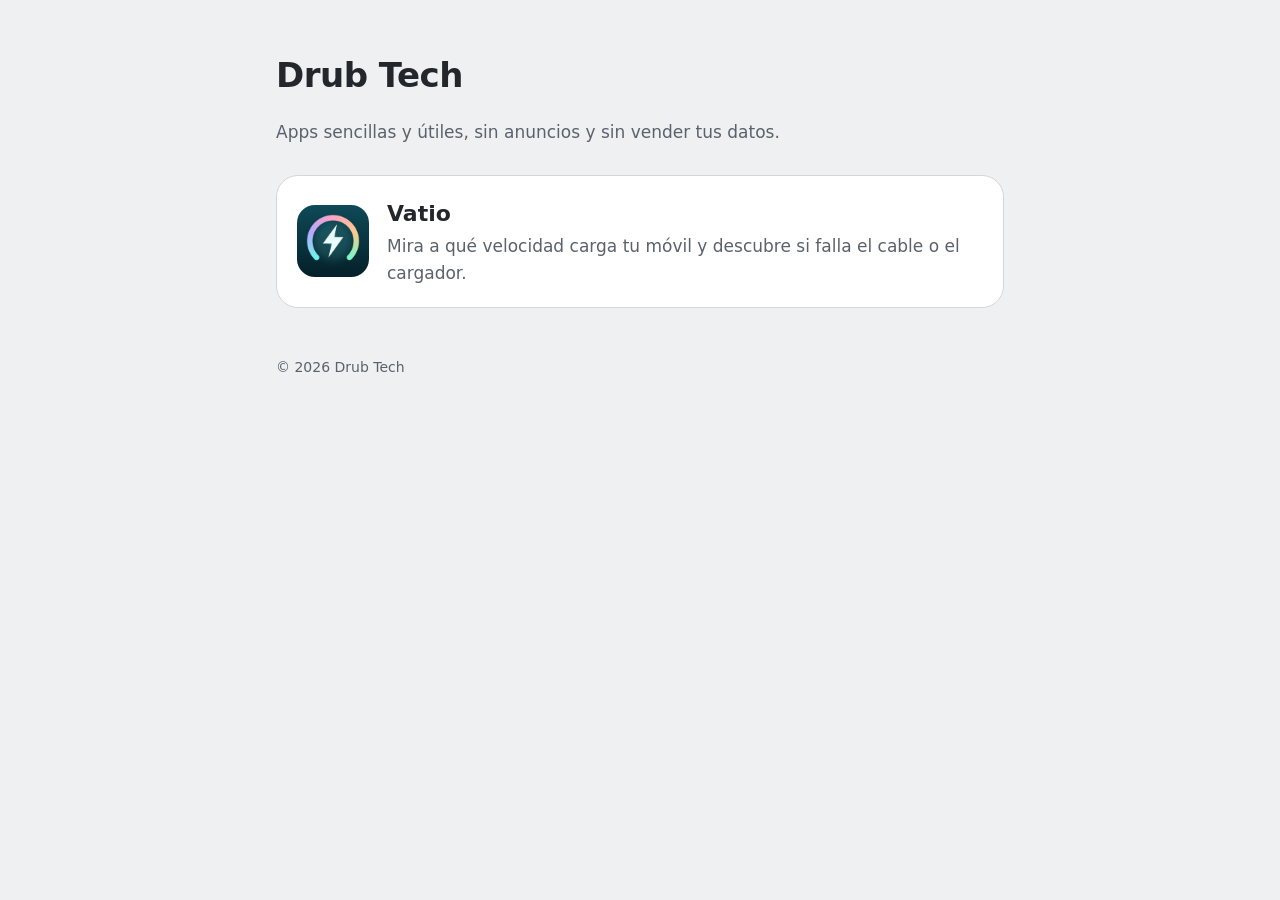
==== index.html @ b63926bc "Web de Drub Tech para GitHub Pages: portada, página de Vatio y política de privacidad La política pa" ====
<!doctype html>
<html lang="es">
<head>
<meta charset="utf-8">
<meta name="viewport" content="width=device-width, initial-scale=1">
<title>Drub Tech</title>
<meta name="description" content="Drub Tech: apps sencillas y útiles. Creadores de Vatio, la app que mide a qué velocidad carga tu móvil.">
<link rel="icon" href="favicon.png">
<style>
  :root { --bg: #eef0f2; --card: #ffffff; --text: #23272c; --muted: #5b626b; --accent: #3f7389; --line: #d3d7dc; }
  @media (prefers-color-scheme: dark) { :root { --bg: #0b1418; --card: #142227; --text: #f1f3f4; --muted: #9da3aa; --accent: #5ee2cd; --line: #243840; } }
  * { box-sizing: border-box; }
  body { margin: 0; background: var(--bg); color: var(--text); font: 17px/1.6 system-ui, -apple-system, "Segoe UI", Roboto, sans-serif; }
  main { max-width: 760px; margin: 0 auto; padding: 48px 16px 64px; }
  h1 { font-size: 34px; margin: 0 0 4px; letter-spacing: -0.5px; }
  .muted { color: var(--muted); }
  a { color: var(--accent); }
  .app { display: flex; gap: 18px; align-items: center; background: var(--card); border: 1px solid var(--line); border-radius: 22px; padding: 20px; margin-top: 28px; text-decoration: none; color: inherit; }
  .app img { width: 72px; height: 72px; border-radius: 18px; flex: none; }
  .app h2 { margin: 0; font-size: 22px; }
  .app p { margin: 2px 0 0; }
  footer { margin-top: 48px; font-size: 14px; }
</style>
</head>
<body>
<main>
  <h1>Drub Tech</h1>
  <p class="muted">Apps sencillas y útiles, sin anuncios y sin vender tus datos.</p>

  <a class="app" href="vatio/">
    <img src="vatio/icono.png" alt="Icono de Vatio">
    <div>
      <h2>Vatio</h2>
      <p class="muted">Mira a qué velocidad carga tu móvil y descubre si falla el cable o el cargador.</p>
    </div>
  </a>

  <footer class="muted">© 2026 Drub Tech</footer>
</main>
</body>
</html>
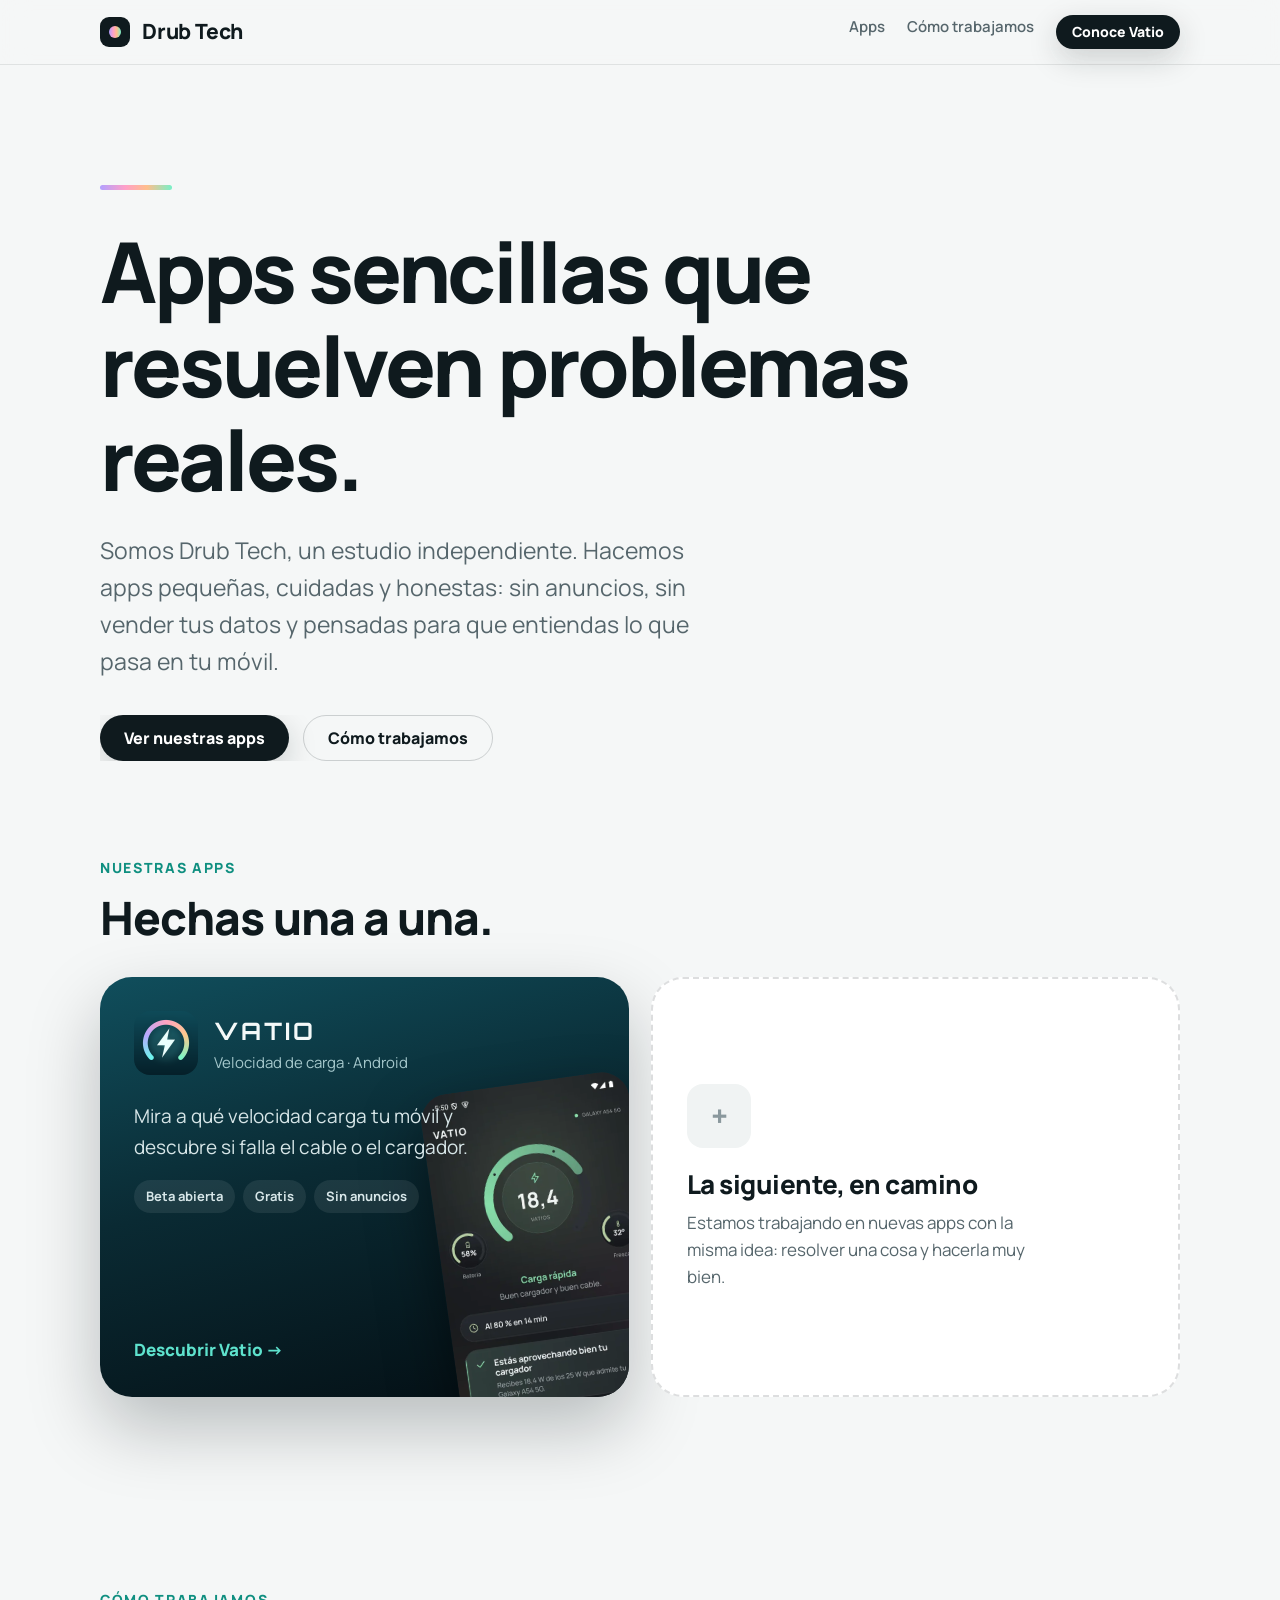
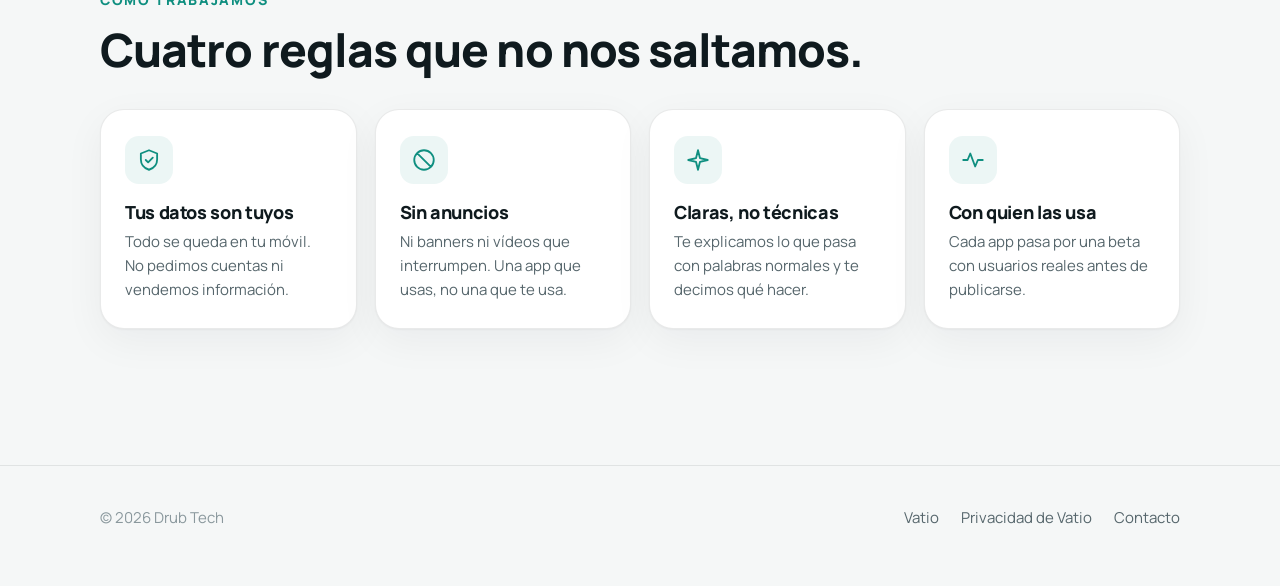
==== commit 5b0cd02a: "Web de Drub Tech rediseñada: portada del estudio y página de Vatio con herramienta de vatios Portada" ====
--- a/index.html
+++ b/index.html
@@ -1,41 +1,116 @@
 <!doctype html>
-<html lang="es">
+<html lang="es" class="no-js">
 <head>
 <meta charset="utf-8">
 <meta name="viewport" content="width=device-width, initial-scale=1">
-<title>Drub Tech</title>
-<meta name="description" content="Drub Tech: apps sencillas y útiles. Creadores de Vatio, la app que mide a qué velocidad carga tu móvil.">
+<title>Drub Tech · Apps sencillas que resuelven problemas reales</title>
+<meta name="description" content="Drub Tech es un estudio independiente que crea apps sencillas y útiles, sin anuncios y sin vender tus datos. Creadores de Vatio.">
+<meta property="og:title" content="Drub Tech">
+<meta property="og:description" content="Apps sencillas que resuelven problemas reales. Sin anuncios y sin vender tus datos.">
+<meta property="og:image" content="https://drubtech.github.io/vatio/img/og.jpg">
+<meta property="og:url" content="https://drubtech.github.io/">
+<meta name="theme-color" content="#f5f7f7">
 <link rel="icon" href="favicon.png">
-<style>
-  :root { --bg: #eef0f2; --card: #ffffff; --text: #23272c; --muted: #5b626b; --accent: #3f7389; --line: #d3d7dc; }
-  @media (prefers-color-scheme: dark) { :root { --bg: #0b1418; --card: #142227; --text: #f1f3f4; --muted: #9da3aa; --accent: #5ee2cd; --line: #243840; } }
-  * { box-sizing: border-box; }
-  body { margin: 0; background: var(--bg); color: var(--text); font: 17px/1.6 system-ui, -apple-system, "Segoe UI", Roboto, sans-serif; }
-  main { max-width: 760px; margin: 0 auto; padding: 48px 16px 64px; }
-  h1 { font-size: 34px; margin: 0 0 4px; letter-spacing: -0.5px; }
-  .muted { color: var(--muted); }
-  a { color: var(--accent); }
-  .app { display: flex; gap: 18px; align-items: center; background: var(--card); border: 1px solid var(--line); border-radius: 22px; padding: 20px; margin-top: 28px; text-decoration: none; color: inherit; }
-  .app img { width: 72px; height: 72px; border-radius: 18px; flex: none; }
-  .app h2 { margin: 0; font-size: 22px; }
-  .app p { margin: 2px 0 0; }
-  footer { margin-top: 48px; font-size: 14px; }
-</style>
+<link rel="apple-touch-icon" href="apple-touch-icon.png">
+<link rel="stylesheet" href="assets/estilo.css">
+<script type="application/ld+json">
+{"@context":"https://schema.org","@type":"Organization","name":"Drub Tech","url":"https://drubtech.github.io/","logo":"https://drubtech.github.io/apple-touch-icon.png"}
+</script>
 </head>
-<body>
+<body class="studio">
+
+<header class="top">
+  <div class="wrap">
+    <a class="brand" href="./"><span class="mark"><i></i></span>Drub Tech</a>
+    <nav>
+      <a href="#apps">Apps</a>
+      <a href="#como">Cómo trabajamos</a>
+      <a class="btn small" href="vatio/">Conoce Vatio</a>
+    </nav>
+  </div>
+</header>
+
 <main>
-  <h1>Drub Tech</h1>
-  <p class="muted">Apps sencillas y útiles, sin anuncios y sin vender tus datos.</p>
+  <section class="studio-hero">
+    <div class="wrap">
+      <span class="rainbow"></span>
+      <h1>Apps sencillas que resuelven problemas reales.</h1>
+      <p class="lead">Somos Drub Tech, un estudio independiente. Hacemos apps pequeñas, cuidadas y honestas: sin anuncios, sin vender tus datos y pensadas para que entiendas lo que pasa en tu móvil.</p>
+      <div class="hero cta" style="display:flex;gap:14px;flex-wrap:wrap;margin-top:36px;padding:0">
+        <a class="btn" href="#apps">Ver nuestras apps</a>
+        <a class="btn ghost" href="#como">Cómo trabajamos</a>
+      </div>
+    </div>
+  </section>
 
-  <a class="app" href="vatio/">
-    <img src="vatio/icono.png" alt="Icono de Vatio">
-    <div>
-      <h2>Vatio</h2>
-      <p class="muted">Mira a qué velocidad carga tu móvil y descubre si falla el cable o el cargador.</p>
+  <section id="apps" style="padding-top:24px">
+    <div class="wrap">
+      <p class="kicker">Nuestras apps</p>
+      <h2 style="margin-bottom:34px">Hechas una a una.</h2>
+      <div class="apps">
+        <a class="app-card reveal" href="vatio/">
+          <div>
+            <div class="head">
+              <img src="vatio/icono.png" alt="">
+              <div><b>VATIO</b><span>Velocidad de carga · Android</span></div>
+            </div>
+            <p>Mira a qué velocidad carga tu móvil y descubre si falla el cable o el cargador.</p>
+            <div class="tags"><span>Beta abierta</span><span>Gratis</span><span>Sin anuncios</span></div>
+          </div>
+          <span class="go">Descubrir Vatio →</span>
+          <img class="shot" src="vatio/img/ahora.webp" alt="" loading="lazy">
+        </a>
+
+        <div class="app-card soon reveal">
+          <div class="q">+</div>
+          <h3>La siguiente, en camino</h3>
+          <p>Estamos trabajando en nuevas apps con la misma idea: resolver una cosa y hacerla muy bien.</p>
+        </div>
+      </div>
     </div>
-  </a>
+  </section>
 
-  <footer class="muted">© 2026 Drub Tech</footer>
+  <section id="como">
+    <div class="wrap">
+      <p class="kicker">Cómo trabajamos</p>
+      <h2 style="margin-bottom:34px">Cuatro reglas que no nos saltamos.</h2>
+      <div class="principles">
+        <div class="card reveal">
+          <div class="ico"><svg viewBox="0 0 24 24" fill="none" stroke="currentColor" stroke-width="1.7" stroke-linecap="round" stroke-linejoin="round"><path d="M12 3 L19.5 6 V11.5 C19.5 16 16.3 19.6 12 21 C7.7 19.6 4.5 16 4.5 11.5 V6 Z M9 12 L11.2 14.2 L15.5 9.8"/></svg></div>
+          <h3>Tus datos son tuyos</h3>
+          <p>Todo se queda en tu móvil. No pedimos cuentas ni vendemos información.</p>
+        </div>
+        <div class="card reveal">
+          <div class="ico"><svg viewBox="0 0 24 24" fill="none" stroke="currentColor" stroke-width="1.7" stroke-linecap="round" stroke-linejoin="round"><path d="M12 3 A9 9 0 1 0 12 21 A9 9 0 1 0 12 3 Z M5.6 5.6 L18.4 18.4"/></svg></div>
+          <h3>Sin anuncios</h3>
+          <p>Ni banners ni vídeos que interrumpen. Una app que usas, no una que te usa.</p>
+        </div>
+        <div class="card reveal">
+          <div class="ico"><svg viewBox="0 0 24 24" fill="none" stroke="currentColor" stroke-width="1.7" stroke-linecap="round" stroke-linejoin="round"><path d="M12 3 L13.8 10.2 L21 12 L13.8 13.8 L12 21 L10.2 13.8 L3 12 L10.2 10.2 Z"/></svg></div>
+          <h3>Claras, no técnicas</h3>
+          <p>Te explicamos lo que pasa con palabras normales y te decimos qué hacer.</p>
+        </div>
+        <div class="card reveal">
+          <div class="ico"><svg viewBox="0 0 24 24" fill="none" stroke="currentColor" stroke-width="1.7" stroke-linecap="round" stroke-linejoin="round"><path d="M3 12 H7 L9.5 6 L14 18 L16.5 12 H21"/></svg></div>
+          <h3>Con quien las usa</h3>
+          <p>Cada app pasa por una beta con usuarios reales antes de publicarse.</p>
+        </div>
+      </div>
+    </div>
+  </section>
 </main>
+
+<footer>
+  <div class="wrap">
+    <span>© <span data-year>2026</span> Drub Tech</span>
+    <nav>
+      <a href="vatio/">Vatio</a>
+      <a href="vatio/privacidad">Privacidad de Vatio</a>
+      <a href="mailto:{{EMAIL}}">Contacto</a>
+    </nav>
+  </div>
+</footer>
+
+<script src="assets/web.js"></script>
 </body>
 </html>
--- a/assets/estilo.css
+++ b/assets/estilo.css
@@ -0,0 +1,346 @@
+/* Drub Tech · Vatio — mismos colores y tipografías que la app. */
+
+@font-face { font-family: "Manrope"; src: url("fonts/manrope.ttf") format("truetype"); font-weight: 200 800; font-display: swap; }
+@font-face { font-family: "Orbitron"; src: url("fonts/orbitron.ttf") format("truetype"); font-display: swap; }
+
+:root {
+  --top: #104e5c;
+  --bottom: #040e13;
+  --panel: rgba(255, 255, 255, 0.045);
+  --panel-strong: rgba(255, 255, 255, 0.075);
+  --line: rgba(255, 255, 255, 0.10);
+  --text: #f4f9f9;
+  --muted: #a5c8cc;
+  --dim: #6f8f94;
+  --teal: #5ee2cd;
+  --gold: #ffc857;
+  --red: #ff6b6b;
+  --violet: #b2a0ff;
+  --arc: linear-gradient(90deg, #b2a0ff, #ffa0c8 35%, #ffbe8c 65%, #78f0c8);
+  --radius: 24px;
+  --max: 1120px;
+  color-scheme: dark;
+}
+
+* { box-sizing: border-box; }
+html { scroll-behavior: smooth; }
+@media (prefers-reduced-motion: reduce) { html { scroll-behavior: auto; } *, *::before, *::after { animation: none !important; transition: none !important; } }
+
+body {
+  margin: 0;
+  color: var(--text);
+  background: var(--bottom);
+  font: 17px/1.6 "Manrope", system-ui, -apple-system, "Segoe UI", Roboto, sans-serif;
+  -webkit-font-smoothing: antialiased;
+  overflow-x: hidden;
+}
+/* Fondo de la app (páginas de Vatio): azul petróleo que se funde a negro, con resplandores suaves. */
+body.vatio::before {
+  content: ""; position: fixed; inset: 0; z-index: -1; pointer-events: none;
+  background:
+    radial-gradient(900px 600px at 85% -10%, rgba(94, 226, 205, 0.16), transparent 60%),
+    radial-gradient(700px 500px at -10% 30%, rgba(178, 160, 255, 0.10), transparent 60%),
+    linear-gradient(180deg, var(--top) 0%, #0a2a33 35%, var(--bottom) 75%);
+}
+
+a { color: var(--teal); text-decoration: none; }
+a:hover { text-decoration: underline; }
+img { max-width: 100%; display: block; }
+:focus-visible { outline: 2px solid var(--teal); outline-offset: 3px; border-radius: 8px; }
+
+.wrap { max-width: var(--max); margin: 0 auto; padding: 0 20px; }
+.muted { color: var(--muted); }
+.dim { color: var(--dim); }
+.mono { font-family: "Orbitron", "Manrope", sans-serif; letter-spacing: 0.08em; }
+
+/* ---------- Cabecera ---------- */
+.top {
+  position: sticky; top: 0; z-index: 50;
+  backdrop-filter: blur(14px); -webkit-backdrop-filter: blur(14px);
+  background: rgba(4, 14, 19, 0.55);
+  border-bottom: 1px solid var(--line);
+}
+.top .wrap { display: flex; align-items: center; gap: 24px; height: 64px; }
+.brand { display: flex; align-items: center; gap: 12px; color: var(--text); font-family: "Orbitron", sans-serif; font-size: 20px; letter-spacing: 0.12em; }
+.brand:hover { text-decoration: none; }
+.brand img { width: 34px; height: 34px; border-radius: 9px; }
+.top nav { margin-left: auto; display: flex; gap: 22px; font-size: 15px; font-weight: 600; }
+.top nav a { color: var(--muted); }
+.top nav a:hover { color: var(--text); text-decoration: none; }
+.top nav a.btn, .top nav a.btn:hover { color: #04161a; }
+body.studio .top nav a.btn, body.studio .top nav a.btn:hover { color: #fff; }
+@media (max-width: 760px) { .top nav a:not(.btn) { display: none; } }
+
+/* ---------- Botones ---------- */
+.btn {
+  display: inline-flex; align-items: center; gap: 10px;
+  padding: 14px 24px; border-radius: 999px;
+  font-weight: 800; font-size: 16px; line-height: 1;
+  background: var(--teal); color: #04161a;
+  box-shadow: 0 8px 30px rgba(94, 226, 205, 0.28);
+  transition: transform .15s ease, box-shadow .15s ease;
+}
+.btn:hover { text-decoration: none; transform: translateY(-1px); box-shadow: 0 12px 36px rgba(94, 226, 205, 0.38); }
+.btn.ghost { background: transparent; color: var(--text); border: 1px solid var(--line); box-shadow: none; }
+.btn.ghost:hover { background: var(--panel); }
+.btn.small { padding: 10px 16px; font-size: 14px; }
+.btn svg { width: 20px; height: 20px; }
+
+.pill {
+  display: inline-flex; align-items: center; gap: 8px;
+  padding: 7px 14px; border-radius: 999px;
+  border: 1px solid rgba(94, 226, 205, 0.35); color: var(--teal);
+  font-size: 13px; font-weight: 800; letter-spacing: 0.06em; text-transform: uppercase;
+}
+.pill .dot { width: 8px; height: 8px; border-radius: 50%; background: var(--teal); box-shadow: 0 0 10px var(--teal); animation: pulse 1.8s infinite; }
+@keyframes pulse { 50% { opacity: .35; } }
+
+/* ---------- Secciones ---------- */
+section { padding: 96px 0; }
+.kicker { color: var(--teal); font-weight: 800; font-size: 14px; letter-spacing: 0.12em; text-transform: uppercase; margin: 0 0 12px; }
+h1, h2, h3 { line-height: 1.12; letter-spacing: -0.02em; margin: 0; }
+h1 { font-size: clamp(40px, 6vw, 68px); font-weight: 800; }
+h2 { font-size: clamp(30px, 4vw, 46px); font-weight: 800; }
+h3 { font-size: 20px; font-weight: 800; }
+.lead { font-size: clamp(18px, 2vw, 21px); color: var(--muted); max-width: 620px; }
+.center { text-align: center; }
+.center .lead { margin-left: auto; margin-right: auto; }
+.rainbow { display: block; width: 120px; height: 6px; border-radius: 6px; background: var(--arc); margin: 22px 0; }
+.center .rainbow { margin-left: auto; margin-right: auto; }
+.grad { background: var(--arc); -webkit-background-clip: text; background-clip: text; color: transparent; }
+
+/* ---------- Hero ---------- */
+.hero { padding: 72px 0 40px; overflow: hidden; }
+.hero .wrap { display: grid; grid-template-columns: 1.1fr 0.9fr; gap: 48px; align-items: center; }
+.hero h1 { margin: 20px 0 0; }
+.hero .lead { margin: 22px 0 0; }
+.hero .cta { display: flex; flex-wrap: wrap; gap: 14px; margin-top: 34px; }
+.hero .facts { display: flex; flex-wrap: wrap; gap: 10px 22px; margin-top: 30px; font-size: 15px; color: var(--muted); }
+.hero .facts span { display: inline-flex; align-items: center; gap: 8px; }
+.hero .facts svg { width: 18px; height: 18px; color: var(--teal); }
+@media (max-width: 900px) { .hero .wrap { grid-template-columns: 1fr; } .hero { padding-top: 40px; } }
+
+/* Móvil con el arco de colores detrás. */
+.stage { position: relative; display: grid; place-items: center; min-height: 560px; }
+.stage .halo { position: absolute; width: 520px; max-width: 110%; aspect-ratio: 1; }
+.stage .halo svg { width: 100%; height: 100%; animation: spin 40s linear infinite; filter: drop-shadow(0 0 28px rgba(178, 160, 255, 0.35)); }
+@keyframes spin { to { transform: rotate(360deg); } }
+.phone {
+  position: relative; width: 270px; aspect-ratio: 540 / 1200;
+  border-radius: 40px; padding: 10px;
+  background: linear-gradient(160deg, #2a3438, #0b1012);
+  box-shadow: 0 40px 80px rgba(0, 0, 0, 0.55), inset 0 0 0 1px rgba(255, 255, 255, 0.10);
+}
+.phone img { width: 100%; height: 100%; object-fit: cover; border-radius: 31px; }
+.phone.tilt-l { transform: rotate(-6deg) translateY(20px); }
+.phone.tilt-r { transform: rotate(6deg) translateY(20px); }
+.watt-chip {
+  position: absolute; right: -6%; top: 16%;
+  display: flex; align-items: baseline; gap: 6px;
+  padding: 14px 18px; border-radius: 18px;
+  background: rgba(10, 30, 36, 0.85); border: 1px solid var(--line); backdrop-filter: blur(10px);
+  box-shadow: 0 20px 40px rgba(0, 0, 0, 0.4);
+}
+.watt-chip b { font-family: "Orbitron", sans-serif; font-size: 30px; color: var(--teal); text-shadow: 0 0 18px rgba(94, 226, 205, 0.6); }
+.watt-chip small { color: var(--muted); font-weight: 700; }
+.verdict-chip {
+  position: absolute; left: -4%; bottom: 18%;
+  padding: 12px 16px; border-radius: 16px; font-weight: 800; font-size: 15px;
+  background: rgba(10, 30, 36, 0.85); border: 1px solid rgba(94, 226, 205, 0.35); color: var(--teal);
+  backdrop-filter: blur(10px); box-shadow: 0 20px 40px rgba(0, 0, 0, 0.4);
+}
+.verdict-chip span { display: block; color: var(--muted); font-weight: 600; font-size: 13px; }
+@media (max-width: 900px) { .watt-chip { right: 6%; } .verdict-chip { left: 6%; } }
+@media (max-width: 520px) { .watt-chip { right: 0; } .verdict-chip { left: 0; } .stage { min-height: 500px; } .phone { width: 240px; } }
+
+/* ---------- Problema ---------- */
+.terms { display: flex; flex-wrap: wrap; justify-content: center; gap: 14px; margin-top: 36px; }
+.terms span {
+  font-family: "Orbitron", sans-serif; font-size: clamp(18px, 2.4vw, 26px);
+  padding: 12px 20px; border-radius: 16px; border: 1px dashed var(--line); color: var(--muted);
+}
+.terms span:nth-child(3n+1) { color: var(--gold); }
+.terms span:nth-child(3n+2) { color: var(--teal); }
+
+/* ---------- Tarjetas ---------- */
+.grid { display: grid; gap: 18px; }
+.grid.three { grid-template-columns: repeat(3, 1fr); }
+.grid.two { grid-template-columns: repeat(2, 1fr); }
+@media (max-width: 900px) { .grid.three { grid-template-columns: 1fr 1fr; } }
+@media (max-width: 620px) { .grid.three, .grid.two { grid-template-columns: 1fr; } }
+.card {
+  position: relative; padding: 26px; border-radius: var(--radius);
+  background: var(--panel); border: 1px solid var(--line);
+  transition: border-color .2s ease, transform .2s ease, background .2s ease;
+}
+.card:hover { border-color: rgba(94, 226, 205, 0.35); background: var(--panel-strong); }
+.card .ico { width: 48px; height: 48px; border-radius: 14px; display: grid; place-items: center; background: rgba(94, 226, 205, 0.10); color: var(--teal); margin-bottom: 18px; }
+.card .ico svg { width: 26px; height: 26px; }
+.card h3 { margin-bottom: 8px; }
+.card p { margin: 0; color: var(--muted); }
+
+/* ---------- Herramienta: ¿cuántos vatios? ---------- */
+.tool { padding: 34px; border-radius: 32px; background: linear-gradient(160deg, rgba(16, 78, 92, 0.55), rgba(4, 14, 19, 0.8)); border: 1px solid var(--line); }
+.tool .search { display: flex; gap: 12px; flex-wrap: wrap; margin-top: 26px; }
+.tool input {
+  flex: 1 1 320px; min-width: 0; padding: 16px 20px; border-radius: 16px;
+  background: rgba(0, 0, 0, 0.35); border: 1px solid var(--line); color: var(--text);
+  font: inherit; font-size: 17px;
+}
+.tool input::placeholder { color: var(--dim); }
+.tool input:focus { outline: none; border-color: var(--teal); box-shadow: 0 0 0 4px rgba(94, 226, 205, 0.15); }
+.suggest { display: flex; flex-wrap: wrap; gap: 8px; margin-top: 14px; }
+.suggest button {
+  font: inherit; font-size: 14px; font-weight: 700; cursor: pointer;
+  padding: 8px 14px; border-radius: 999px; border: 1px solid var(--line); background: transparent; color: var(--muted);
+}
+.suggest button:hover { color: var(--text); border-color: rgba(94, 226, 205, 0.4); }
+.result { display: none; grid-template-columns: 260px 1fr; gap: 34px; align-items: center; margin-top: 30px; padding-top: 30px; border-top: 1px solid var(--line); }
+.result.show { display: grid; animation: rise .4s ease; }
+@keyframes rise { from { opacity: 0; transform: translateY(8px); } }
+@media (max-width: 720px) { .result { grid-template-columns: 1fr; justify-items: center; text-align: center; } }
+.gauge { position: relative; width: 240px; aspect-ratio: 1; }
+.gauge svg { width: 100%; height: 100%; }
+.gauge .num { position: absolute; inset: 0; display: grid; place-content: center; text-align: center; }
+.gauge .num b { font-family: "Orbitron", sans-serif; font-size: 56px; line-height: 1; color: var(--text); text-shadow: 0 0 24px rgba(94, 226, 205, 0.5); }
+.gauge .num small { color: var(--muted); font-weight: 800; letter-spacing: 0.15em; font-size: 12px; margin-top: 6px; }
+.result h3 { font-size: 26px; }
+.specs { display: grid; grid-template-columns: 1fr 1fr; gap: 12px; margin: 18px 0; }
+@media (max-width: 720px) { .specs { text-align: left; width: 100%; } }
+.specs div { padding: 14px 16px; border-radius: 16px; background: rgba(0, 0, 0, 0.25); border: 1px solid var(--line); }
+.specs small { display: block; color: var(--dim); font-weight: 800; font-size: 12px; letter-spacing: 0.1em; text-transform: uppercase; }
+.specs b { font-size: 17px; }
+.advice { padding: 16px 18px; border-radius: 16px; border: 1px solid rgba(94, 226, 205, 0.35); background: rgba(94, 226, 205, 0.06); color: var(--text); text-align: left; }
+.tool .note { margin: 18px 0 0; font-size: 14px; color: var(--dim); }
+
+/* ---------- Galería de capturas ---------- */
+.gallery {
+  display: flex; gap: 22px; overflow-x: auto; scroll-snap-type: x mandatory;
+  padding: 10px 20px 30px; margin: 40px auto 0; max-width: var(--max);
+  scrollbar-width: thin; scrollbar-color: var(--line) transparent;
+}
+.gallery figure { flex: 0 0 230px; margin: 0; scroll-snap-align: center; }
+.gallery .phone { width: 100%; }
+.gallery figcaption { margin-top: 16px; text-align: center; font-weight: 700; }
+.gallery figcaption span { display: block; color: var(--muted); font-weight: 500; font-size: 15px; }
+
+/* ---------- Mito o verdad ---------- */
+.myth { display: flex; flex-direction: column; gap: 14px; }
+.myth .tag { align-self: flex-start; font-family: "Orbitron", sans-serif; font-size: 14px; padding: 6px 12px; border-radius: 10px; border: 2px solid currentColor; transform: rotate(-4deg); }
+.myth .tag.no { color: var(--red); }
+.myth .tag.yes { color: var(--teal); }
+.myth .tag.maybe { color: var(--gold); }
+.myth q { font-size: 20px; font-weight: 800; quotes: "«" "»"; }
+
+/* ---------- Valores ---------- */
+.values { display: grid; grid-template-columns: repeat(3, 1fr); gap: 18px; }
+@media (max-width: 760px) { .values { grid-template-columns: 1fr; } }
+.value { text-align: center; padding: 30px 22px; }
+.value .big { font-family: "Orbitron", sans-serif; font-size: 40px; display: block; margin-bottom: 6px; }
+
+/* ---------- Beta ---------- */
+.beta { position: relative; overflow: hidden; padding: 56px 34px; border-radius: 32px; text-align: center; background: linear-gradient(160deg, rgba(94, 226, 205, 0.14), rgba(178, 160, 255, 0.10)); border: 1px solid rgba(94, 226, 205, 0.3); }
+.beta .steps { display: grid; grid-template-columns: repeat(3, 1fr); gap: 16px; margin: 34px 0; text-align: left; }
+@media (max-width: 760px) { .beta .steps { grid-template-columns: 1fr; } }
+.beta .step { padding: 20px; border-radius: 20px; background: rgba(0, 0, 0, 0.25); border: 1px solid var(--line); }
+.beta .step b { font-family: "Orbitron", sans-serif; color: var(--teal); font-size: 22px; display: block; margin-bottom: 6px; }
+
+/* ---------- Preguntas ---------- */
+.faq { max-width: 820px; margin: 40px auto 0; }
+.faq details { border-bottom: 1px solid var(--line); }
+.faq summary { cursor: pointer; list-style: none; padding: 22px 40px 22px 0; font-weight: 800; font-size: 18px; position: relative; }
+.faq summary::-webkit-details-marker { display: none; }
+.faq summary::after { content: "+"; position: absolute; right: 6px; top: 16px; font-size: 26px; color: var(--teal); transition: transform .2s ease; }
+.faq details[open] summary::after { transform: rotate(45deg); }
+.faq details p { margin: 0 0 22px; color: var(--muted); }
+
+/* ---------- Pie ---------- */
+footer { border-top: 1px solid var(--line); padding: 40px 0 56px; margin-top: 40px; color: var(--dim); font-size: 15px; }
+footer .wrap { display: flex; flex-wrap: wrap; gap: 18px 32px; align-items: center; }
+footer nav { display: flex; flex-wrap: wrap; gap: 22px; margin-left: auto; }
+footer a { color: var(--muted); }
+
+/* ---------- Documentos (política de privacidad) ---------- */
+.doc { max-width: 820px; margin: 0 auto; padding: 48px 20px 40px; }
+.doc .card { margin-bottom: 22px; padding: 32px; }
+.doc .card:hover { background: var(--panel); border-color: var(--line); }
+.doc h1 { font-size: clamp(30px, 4vw, 40px); margin-bottom: 8px; }
+.doc h2 { font-size: 20px; color: var(--teal); margin: 30px 0 8px; letter-spacing: 0; }
+.doc p, .doc li { color: #d7e6e8; }
+.doc table { width: 100%; border-collapse: collapse; font-size: 15px; margin-top: 8px; }
+.doc td { border-top: 1px solid var(--line); padding: 10px 8px; vertical-align: top; color: #d7e6e8; }
+.doc .lang { display: flex; gap: 10px; margin-bottom: 22px; }
+
+/* ---------- Animación al aparecer ---------- */
+.reveal { opacity: 0; transform: translateY(18px); transition: opacity .6s ease, transform .6s ease; }
+.reveal.in { opacity: 1; transform: none; }
+.no-js .reveal { opacity: 1; transform: none; }
+
+/* =============================================================================================
+   Drub Tech (portada del estudio): claro, limpio y sobrio. Cada app lleva después su ambiente.
+   ============================================================================================= */
+body.studio {
+  --text: #0f1a1e;
+  --muted: #56666c;
+  --dim: #8a989d;
+  --line: rgba(15, 26, 30, 0.09);
+  --panel: #ffffff;
+  --panel-strong: #ffffff;
+  --teal: #0f8f80;
+  color-scheme: light;
+  background: #f5f7f7;
+}
+body.studio .top { background: rgba(245, 247, 247, 0.8); }
+body.studio .brand { font-family: "Manrope", sans-serif; font-weight: 800; letter-spacing: -0.01em; font-size: 21px; }
+body.studio .brand .mark { width: 30px; height: 30px; border-radius: 9px; background: #0f1a1e; display: grid; place-items: center; }
+body.studio .brand .mark i { width: 12px; height: 12px; border-radius: 50%; background: var(--arc); }
+body.studio .btn { background: #0f1a1e; color: #fff; box-shadow: 0 10px 30px rgba(15, 26, 30, 0.18); }
+body.studio .btn.ghost { background: transparent; color: var(--text); border-color: rgba(15, 26, 30, 0.18); box-shadow: none; }
+body.studio .btn.ghost:hover { background: #fff; }
+body.studio .card { box-shadow: 0 1px 2px rgba(15, 26, 30, 0.04), 0 12px 40px rgba(15, 26, 30, 0.05); }
+body.studio .card:hover { border-color: rgba(15, 26, 30, 0.16); }
+body.studio .card .ico { background: rgba(15, 143, 128, 0.08); }
+
+.studio-hero { padding: 120px 0 72px; }
+.studio-hero h1 { font-size: clamp(44px, 7vw, 84px); letter-spacing: -0.035em; max-width: 900px; }
+.studio-hero .lead { margin-top: 26px; font-size: clamp(19px, 2.2vw, 23px); }
+.studio-hero .rainbow { width: 72px; height: 5px; margin: 0 0 34px; }
+
+/* Tarjeta de app: cada una con su propio ambiente dentro de la portada clara. */
+.apps { display: grid; grid-template-columns: repeat(2, 1fr); gap: 22px; }
+@media (max-width: 820px) { .apps { grid-template-columns: 1fr; } }
+.app-card {
+  position: relative; overflow: hidden; display: flex; flex-direction: column; justify-content: space-between;
+  min-height: 420px; padding: 34px; border-radius: 32px; color: #f4f9f9;
+  background: linear-gradient(165deg, #104e5c 0%, #0a2a33 45%, #040e13 100%);
+  box-shadow: 0 30px 70px rgba(4, 14, 19, 0.25);
+  transition: transform .25s ease, box-shadow .25s ease;
+}
+.app-card:hover { text-decoration: none; transform: translateY(-4px); box-shadow: 0 40px 90px rgba(4, 14, 19, 0.32); }
+.app-card .head { display: flex; align-items: center; gap: 16px; position: relative; z-index: 1; }
+.app-card .head img { width: 64px; height: 64px; border-radius: 16px; }
+.app-card .head b { font-family: "Orbitron", sans-serif; letter-spacing: 0.12em; font-size: 24px; }
+.app-card .head span { display: block; color: #a5c8cc; font-size: 15px; }
+.app-card p { color: #d7e6e8; font-size: 19px; max-width: 360px; margin: 26px 0 0; position: relative; z-index: 1; }
+.app-card .shot { position: absolute; right: -30px; bottom: -150px; width: 210px; transform: rotate(-8deg); border-radius: 28px; box-shadow: 0 30px 60px rgba(0, 0, 0, 0.5); }
+.app-card .go { display: inline-flex; align-items: center; gap: 8px; margin-top: 30px; font-weight: 800; color: #5ee2cd; position: relative; z-index: 1; }
+.app-card .tags { display: flex; gap: 8px; flex-wrap: wrap; margin-top: 18px; position: relative; z-index: 1; max-width: 330px; }
+.app-card .tags span { font-size: 13px; font-weight: 700; padding: 6px 12px; border-radius: 999px; background: rgba(255, 255, 255, 0.08); color: #d7e6e8; }
+@media (max-width: 520px) { .app-card .shot { width: 150px; right: -36px; bottom: -110px; } .app-card { min-height: 460px; } }
+
+.app-card.soon {
+  background: #ffffff; color: var(--text); border: 2px dashed rgba(15, 26, 30, 0.14); box-shadow: none;
+  justify-content: center;
+}
+.app-card.soon:hover { transform: none; box-shadow: none; }
+@media (max-width: 820px) { .app-card.soon { min-height: 260px; } }
+.app-card.soon .q { width: 64px; height: 64px; border-radius: 16px; display: grid; place-items: center; background: #f0f3f3; font-size: 30px; font-weight: 800; color: var(--dim); }
+.app-card.soon h3 { margin-top: 22px; font-size: 26px; }
+.app-card.soon p { color: var(--muted); font-size: 17px; margin-top: 10px; }
+
+.principles { display: grid; grid-template-columns: repeat(4, 1fr); gap: 18px; }
+@media (max-width: 900px) { .principles { grid-template-columns: 1fr 1fr; } }
+@media (max-width: 520px) { .principles { grid-template-columns: 1fr; } }
+.principles .card { padding: 26px 24px; }
+.principles h3 { font-size: 18px; }
+.principles p { font-size: 15px; }
